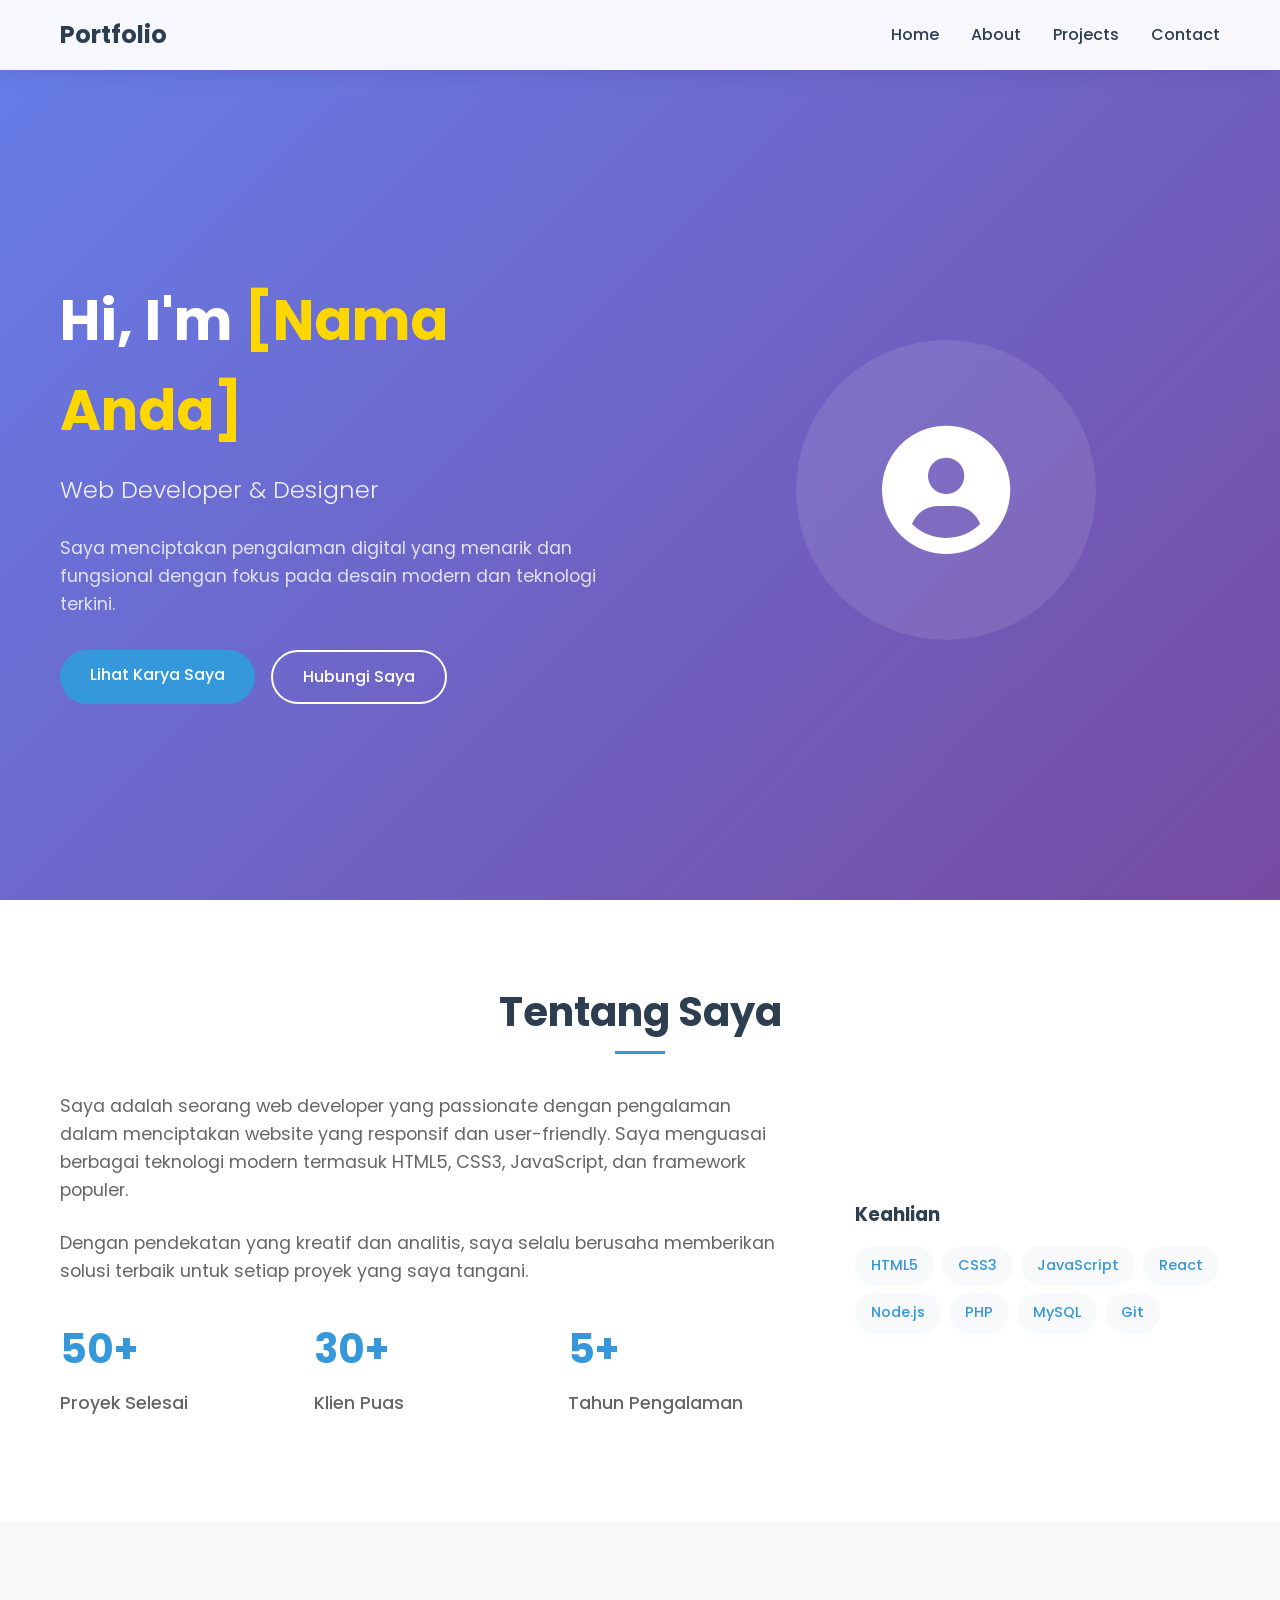
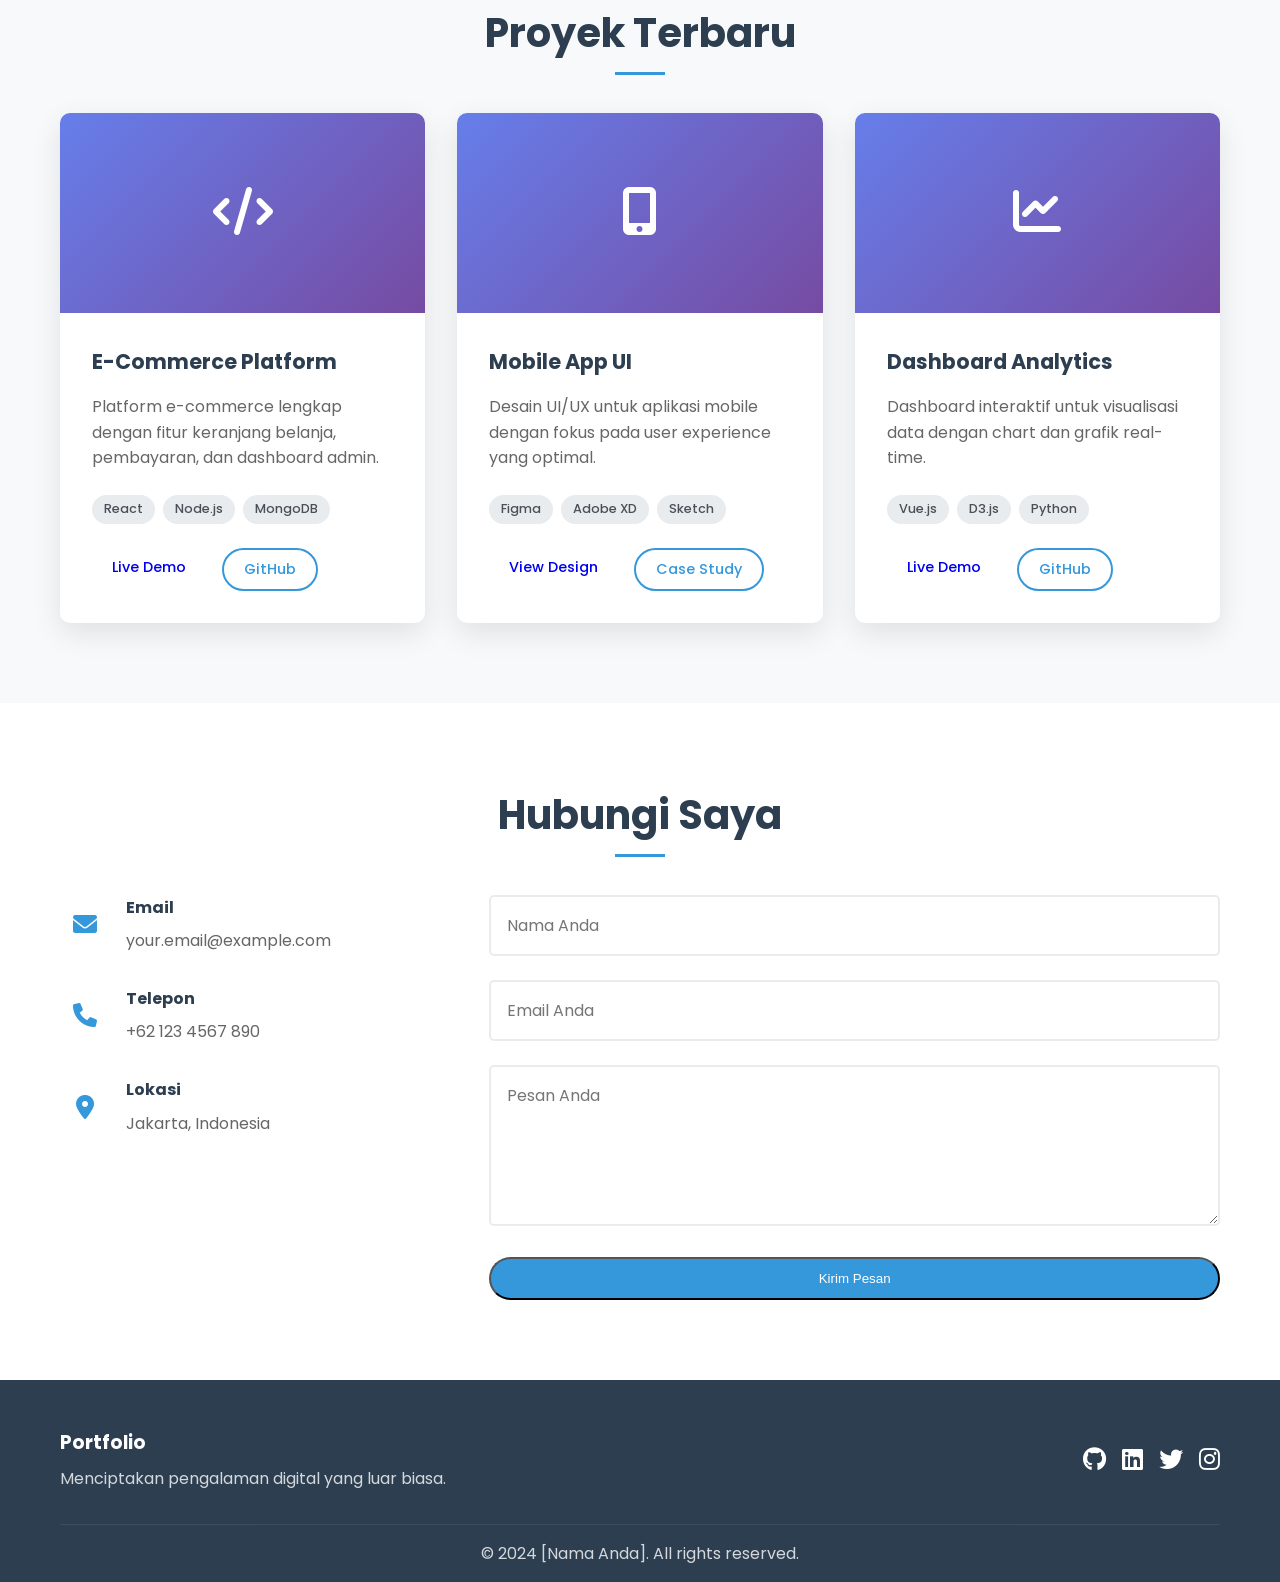
==== index.html @ 0f9511a6 "tambahkan" ====
<!DOCTYPE html>
<html lang="id">
<head>
    <meta charset="UTF-8">
    <meta name="viewport" content="width=device-width, initial-scale=1.0">
    <title>Portofolio Modern - Christian Mikhael Amar Ngude</title>
    <link rel="stylesheet" href="nyoba.css">
    <link href="https://fonts.googleapis.com/css2?family=Poppins:wght@300;400;500;600;700&display=swap" rel="stylesheet">
    <link rel="stylesheet" href="https://cdnjs.cloudflare.com/ajax/libs/font-awesome/6.0.0/css/all.min.css">
</head>
<body>
    <header>
        <nav>
            <div class="nav-container">
                <div class="logo">
                    <h1>Portfolio</h1>
                </div>
                <ul class="nav-menu">
                    <li><a href="#home">Home</a></li>
                    <li><a href="about.html">About</a></li>
                    <li><a href="Project.html">Projects</a></li>
                    <li><a href="#contact">Contact</a></li>
                </ul>
                <div class="hamburger">
                    <span class="bar"></span>
                    <span class="bar"></span>
                    <span class="bar"></span>
                </div>
            </div>
        </nav>
    </header>

    <section id="home" class="hero">
        <div class="hero-container">
            <div class="hero-content">
                <h1>Hi, I'm <span class="highlight">[Nama Anda]</span></h1>
                <h2>Web Developer & Designer</h2>
                <p>Saya menciptakan pengalaman digital yang menarik dan fungsional dengan fokus pada desain modern dan teknologi terkini.</p>
                <div class="hero-buttons">
                    <a href="#projects" class="btn btn-primary">Lihat Karya Saya</a>
                    <a href="#contact" class="btn btn-secondary">Hubungi Saya</a>
                </div>
            </div>
            <div class="hero-image">
                <div class="profile-placeholder">
                    <i class="fas fa-user-circle"></i>
                </div>
            </div>
        </div>
    </section>

    <section id="about" class="about">
        <div class="container">
            <h2 class="section-title">Tentang Saya</h2>
            <div class="about-content">
                <div class="about-text">
                    <p>Saya adalah seorang web developer yang passionate dengan pengalaman dalam menciptakan website yang responsif dan user-friendly. Saya menguasai berbagai teknologi modern termasuk HTML5, CSS3, JavaScript, dan framework populer.</p>
                    <p>Dengan pendekatan yang kreatif dan analitis, saya selalu berusaha memberikan solusi terbaik untuk setiap proyek yang saya tangani.</p>
                    <div class="stats">
                        <div class="stat">
                            <h3>50+</h3>
                            <p>Proyek Selesai</p>
                        </div>
                        <div class="stat">
                            <h3>30+</h3>
                            <p>Klien Puas</p>
                        </div>
                        <div class="stat">
                            <h3>5+</h3>
                            <p>Tahun Pengalaman</p>
                        </div>
                    </div>
                </div>
                <div class="about-image">
                    <div class="skills">
                        <h3>Keahlian</h3>
                        <div class="skill-tags">
                            <span class="skill-tag">HTML5</span>
                            <span class="skill-tag">CSS3</span>
                            <span class="skill-tag">JavaScript</span>
                            <span class="skill-tag">React</span>
                            <span class="skill-tag">Node.js</span>
                            <span class="skill-tag">PHP</span>
                            <span class="skill-tag">MySQL</span>
                            <span class="skill-tag">Git</span>
                        </div>
                    </div>
                </div>
            </div>
        </div>
    </section>

    <section id="projects" class="projects">
        <div class="container">
            <h2 class="section-title">Proyek Terbaru</h2>
            <div class="projects-grid">
                <div class="project-card">
                    <div class="project-image">
                        <div class="project-placeholder">
                            <i class="fas fa-code"></i>
                        </div>
                    </div>
                    <div class="project-content">
                        <h3>E-Commerce Platform</h3>
                        <p>Platform e-commerce lengkap dengan fitur keranjang belanja, pembayaran, dan dashboard admin.</p>
                        <div class="project-tech">
                            <span>React</span>
                            <span>Node.js</span>
                            <span>MongoDB</span>
                        </div>
                        <div class="project-links">
                            <a href="#" class="btn btn-small">Live Demo</a>
                            <a href="#" class="btn btn-small btn-outline">GitHub</a>
                        </div>
                    </div>
                </div>
                <div class="project-card">
                    <div class="project-image">
                        <div class="project-placeholder">
                            <i class="fas fa-mobile-alt"></i>
                        </div>
                    </div>
                    <div class="project-content">
                        <h3>Mobile App UI</h3>
                        <p>Desain UI/UX untuk aplikasi mobile dengan fokus pada user experience yang optimal.</p>
                        <div class="project-tech">
                            <span>Figma</span>
                            <span>Adobe XD</span>
                            <span>Sketch</span>
                        </div>
                        <div class="project-links">
                            <a href="#" class="btn btn-small">View Design</a>
                            <a href="#" class="btn btn-small btn-outline">Case Study</a>
                        </div>
                    </div>
                </div>
                <div class="project-card">
                    <div class="project-image">
                        <div class="project-placeholder">
                            <i class="fas fa-chart-line"></i>
                        </div>
                    </div>
                    <div class="project-content">
                        <h3>Dashboard Analytics</h3>
                        <p>Dashboard interaktif untuk visualisasi data dengan chart dan grafik real-time.</p>
                        <div class="project-tech">
                            <span>Vue.js</span>
                            <span>D3.js</span>
                            <span>Python</span>
                        </div>
                        <div class="project-links">
                            <a href="#" class="btn btn-small">Live Demo</a>
                            <a href="#" class="btn btn-small btn-outline">GitHub</a>
                        </div>
                    </div>
                </div>
            </div>
        </div>
    </section>

    <section id="contact" class="contact">
        <div class="container">
            <h2 class="section-title">Hubungi Saya</h2>
            <div class="contact-content">
                <div class="contact-info">
                    <div class="contact-item">
                        <i class="fas fa-envelope"></i>
                        <div>
                            <h4>Email</h4>
                            <p>your.email@example.com</p>
                        </div>
                    </div>
                    <div class="contact-item">
                        <i class="fas fa-phone"></i>
                        <div>
                            <h4>Telepon</h4>
                            <p>+62 123 4567 890</p>
                        </div>
                    </div>
                    <div class="contact-item">
                        <i class="fas fa-map-marker-alt"></i>
                        <div>
                            <h4>Lokasi</h4>
                            <p>Jakarta, Indonesia</p>
                        </div>
                    </div>
                </div>
                <form class="contact-form">
                    <div class="form-group">
                        <input type="text" placeholder="Nama Anda" required>
                    </div>
                    <div class="form-group">
                        <input type="email" placeholder="Email Anda" required>
                    </div>
                    <div class="form-group">
                        <textarea placeholder="Pesan Anda" rows="5" required></textarea>
                    </div>
                    <button type="submit" class="btn btn-primary">Kirim Pesan</button>
                </form>
            </div>
        </div>
    </section>

    <footer>
        <div class="container">
            <div class="footer-content">
                <div class="footer-logo">
                    <h3>Portfolio</h3>
                    <p>Menciptakan pengalaman digital yang luar biasa.</p>
                </div>
                <div class="social-links">
                    <a href="#" class="social-link"><i class="fab fa-github"></i></a>
                    <a href="#" class="social-link"><i class="fab fa-linkedin"></i></a>
                    <a href="#" class="social-link"><i class="fab fa-twitter"></i></a>
                    <a href="#" class="social-link"><i class="fab fa-instagram"></i></a>
                </div>
            </div>
            <div class="footer-bottom">
                <p>&copy; 2024 [Nama Anda]. All rights reserved.</p>
            </div>
        </div>
    </footer>

    <script src="nyoba.js"></script>
</body>
</html>
---- nyoba.css ----
/* Reset dan Base Styles */
* {
    margin: 0;
    padding: 0;
    box-sizing: border-box;
}

body {
    font-family: 'Poppins', sans-serif;
    line-height: 1.6;
    color: #333;
    background-color: #f8f9fa;
    overflow-x: hidden;
}

.container {
    max-width: 1200px;
    margin: 0 auto;
    padding: 0 20px;
}

/* Header & Navigation */
header {
    position: fixed;
    top: 0;
    width: 100%;
    background: rgba(255, 255, 255, 0.95);
    backdrop-filter: blur(10px);
    z-index: 1000;
    box-shadow: 0 2px 20px rgba(0, 0, 0, 0.1);
}

.nav-container {
    display: flex;
    justify-content: space-between;
    align-items: center;
    padding: 1rem 0;
    max-width: 1200px;
    margin: 0 auto;
    padding: 1rem 20px;
}

.logo h1 {
    color: #2c3e50;
    font-weight: 700;
}

.nav-menu {
    display: flex;
    list-style: none;
    gap: 2rem;
}

.nav-menu a {
    text-decoration: none;
    color: #2c3e50;
    font-weight: 500;
    transition: color 0.3s ease;
}

.nav-menu a:hover {
    color: #3498db;
}

.hamburger {
    display: none;
    flex-direction: column;
    cursor: pointer;
}

.bar {
    width: 25px;
    height: 3px;
    background: #2c3e50;
    margin: 3px 0;
    transition: 0.3s;
}

/* Hero Section */
.hero {
    min-height: 100vh;
    display: flex;
    align-items: center;
    background: linear-gradient(135deg, #667eea 0%, #764ba2 100%);
    color: white;
    padding-top: 80px;
}

.hero-container {
    max-width: 1200px;
    margin: 0 auto;
    padding: 0 20px;
    display: grid;
    grid-template-columns: 1fr 1fr;
    gap: 4rem;
    align-items: center;
}

.hero-content h1 {
    font-size: 3.5rem;
    font-weight: 700;
    margin-bottom: 1rem;
}

.highlight {
    color: #ffd700;
}

.hero-content h2 {
    font-size: 1.5rem;
    font-weight: 300;
    margin-bottom: 1.5rem;
    opacity: 0.9;
}

.hero-content p {
    font-size: 1.1rem;
    margin-bottom: 2rem;
    opacity: 0.8;
}

.hero-buttons {
    display: flex;
    gap: 1rem;
}

.btn {
    padding: 12px 30px;
    border-radius: 50px;
    text-decoration: none;
    font-weight: 500;
    transition: all 0.3s ease;
    display: inline-block;
    text-align: center;
}

.btn-primary {
    background: #3498db;
    color: white;
}

.btn-primary:hover {
    background: #2980b9;
    transform: translateY(-2px);
    box-shadow: 0 10px 25px rgba(52, 152, 219, 0.3);
}

.btn-secondary {
    background: transparent;
    color: white;
    border: 2px solid white;
}

.btn-secondary:hover {
    background: white;
    color: #3498db;
}

.hero-image {
    text-align: center;
}

.profile-placeholder {
    width: 300px;
    height: 300px;
    background: rgba(255, 255, 255, 0.1);
    border-radius: 50%;
    display: flex;
    align-items: center;
    justify-content: center;
    font-size: 8rem;
    margin: 0 auto;
    backdrop-filter: blur(10px);
}

/* Section Titles */
.section-title {
    font-size: 2.5rem;
    text-align: center;
    margin-bottom: 3rem;
    color: #2c3e50;
    position: relative;
}

.section-title::after {
    content: '';
    position: absolute;
    bottom: -10px;
    left: 50%;
    transform: translateX(-50%);
    width: 50px;
    height: 3px;
    background: #3498db;
}

/* About Section */
.about {
    padding: 5rem 0;
    background: white;
}

.about-content {
    display: grid;
    grid-template-columns: 2fr 1fr;
    gap: 4rem;
    align-items: center;
}

.about-text p {
    font-size: 1.1rem;
    margin-bottom: 1.5rem;
    color: #666;
}

.stats {
    display: grid;
    grid-template-columns: repeat(3, 1fr);
    gap: 2rem;
    margin-top: 2rem;
}

.stat h3 {
    font-size: 2.5rem;
    color: #3498db;
    margin-bottom: 0.5rem;
}

.stat p {
    color: #666;
    font-weight: 500;
}

.skills h3 {
    color: #2c3e50;
    margin-bottom: 1rem;
}

.skill-tags {
    display: flex;
    flex-wrap: wrap;
    gap: 0.5rem;
}

.skill-tag {
    background: #f8f9fa;
    color: #3498db;
    padding: 0.5rem 1rem;
    border-radius: 20px;
    font-size: 0.9rem;
    font-weight: 500;
}

/* Projects Section */
.projects {
    padding: 5rem 0;
    background: #f8f9fa;
}

.projects-grid {
    display: grid;
    grid-template-columns: repeat(auto-fit, minmax(350px, 1fr));
    gap: 2rem;
}

.project-card {
    background: white;
    border-radius: 10px;
    overflow: hidden;
    box-shadow: 0 10px 30px rgba(0, 0, 0, 0.1);
    transition: transform 0.3s ease, box-shadow 0.3s ease;
}

.project-card:hover {
    transform: translateY(-5px);
    box-shadow: 0 20px 40px rgba(0, 0, 0, 0.15);
}

.project-image {
    height: 200px;
    background: linear-gradient(135deg, #667eea 0%, #764ba2 100%);
    display: flex;
    align-items: center;
    justify-content: center;
    color: white;
    font-size: 3rem;
}

.project-content {
    padding: 2rem;
}

.project-content h3 {
    color: #2c3e50;
    margin-bottom: 1rem;
    font-size: 1.3rem;
}

.project-content p {
    color: #666;
    margin-bottom: 1.5rem;
}

.project-tech {
    display: flex;
    flex-wrap: wrap;
    gap: 0.5rem;
    margin-bottom: 1.5rem;
}

.project-tech span {
    background: #e9ecef;
    color: #495057;
    padding: 0.25rem 0.75rem;
    border-radius: 15px;
    font-size: 0.8rem;
    font-weight: 500;
}

.project-links {
    display: flex;
    gap: 1rem;
}

.btn-small {
    padding: 8px 20px;
    font-size: 0.9rem;
    border-radius: 25px;
}

.btn-outline {
    background: transparent;
    color: #3498db;
    border: 2px solid #3498db;
}

.btn-outline:hover {
    background: #3498db;
    color: white;
}

/* Contact Section */
.contact {
    padding: 5rem 0;
    background: white;
}

.contact-content {
    display: grid;
    grid-template-columns: 1fr 2fr;
    gap: 4rem;
}

.contact-info {
    display: flex;
    flex-direction: column;
    gap: 2rem;
}

.contact-item {
    display: flex;
    align-items: center;
    gap: 1rem;
}

.contact-item i {
    font-size: 1.5rem;
    color: #3498db;
    width: 50px;
    text-align: center;
}

.contact-item h4 {
    color: #2c3e50;
    margin-bottom: 0.5rem;
}

.contact-item p {
    color: #666;
}

.contact-form {
    display: flex;
    flex-direction: column;
    gap: 1.5rem;
}

.form-group input,
.form-group textarea {
    width: 100%;
    padding: 1rem;
    border: 2px solid #e9ecef;
    border-radius: 5px;
    font-family: 'Poppins', sans-serif;
    font-size: 1rem;
    transition: border-color 0.3s ease;
}

.form-group input:focus,
.form-group textarea:focus {
    outline: none;
    border-color: #3498db;
}

/* Footer */
footer {
    background: #2c3e50;
    color: white;
    padding: 3rem 0 1rem;
}

.footer-content {
    display: flex;
    justify-content: space-between;
    align-items: center;
    margin-bottom: 2rem;
}

.footer-logo h3 {
    margin-bottom: 0.5rem;
}

.footer-logo p {
    opacity: 0.8;
}

.social-links {
    display: flex;
    gap: 1rem;
}

.social-link {
    color: white;
    font-size: 1.5rem;
    transition: color 0.3s ease;
}

.social-link:hover {
    color: #3498db;
}

.footer-bottom {
    text-align: center;
    border-top: 1px solid rgba(255, 255, 255, 0.1);
    padding-top: 1rem;
    opacity: 0.8;
}

/* Responsive Design */
@media (max-width: 768px) {
    .nav-menu {
        display: none;
    }

    .hamburger {
        display: flex;
    }

    .hero-container {
        grid-template-columns: 1fr;
        text-align: center;
        gap: 2rem;
    }

    .hero-content h1 {
        font-size: 2.5rem;
    }

    .hero-buttons {
        justify-content: center;
    }

    .about-content {
        grid-template-columns: 1fr;
        gap: 2rem;
    }

    .stats {
        grid-template-columns: 1fr;
    }

    .contact-content {
        grid-template-columns: 1fr;
        gap: 2rem;
    }

    .footer-content {
        flex-direction: column;
        gap: 2rem;
        text-align: center;
    }
}

@media (max-width: 480px) {
    .container {
        padding: 0 15px;
    }

    .hero-content h1 {
        font-size: 2rem;
    }

    .section-title {
        font-size: 2rem;
    }

    .projects-grid {
        grid-template-columns: 1fr;
    }
}

/* Animations */
@keyframes fadeInUp {
    from {
        opacity: 0;
        transform: translateY(30px);
    }
    to {
        opacity: 1;
        transform: translateY(0);
    }
}

.fade-in-up {
    animation: fadeInUp 0.6s ease-out;
}
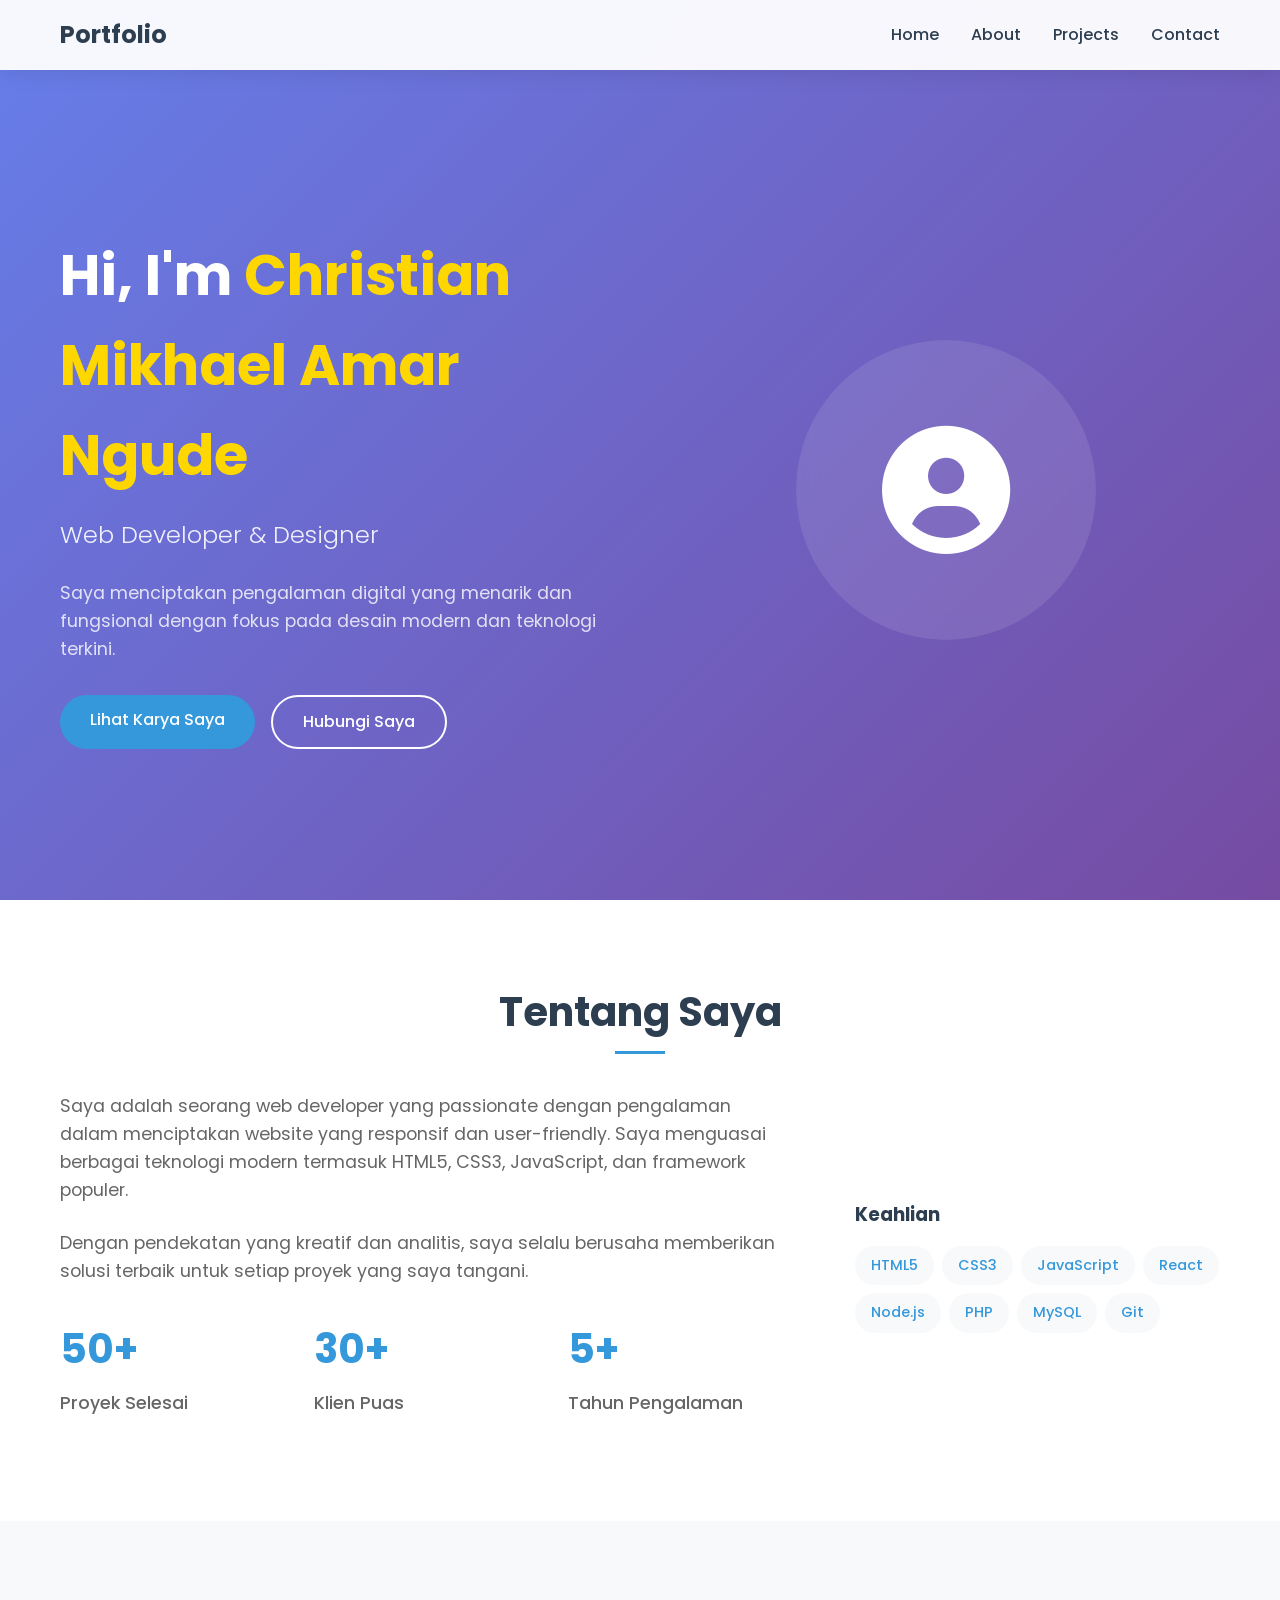
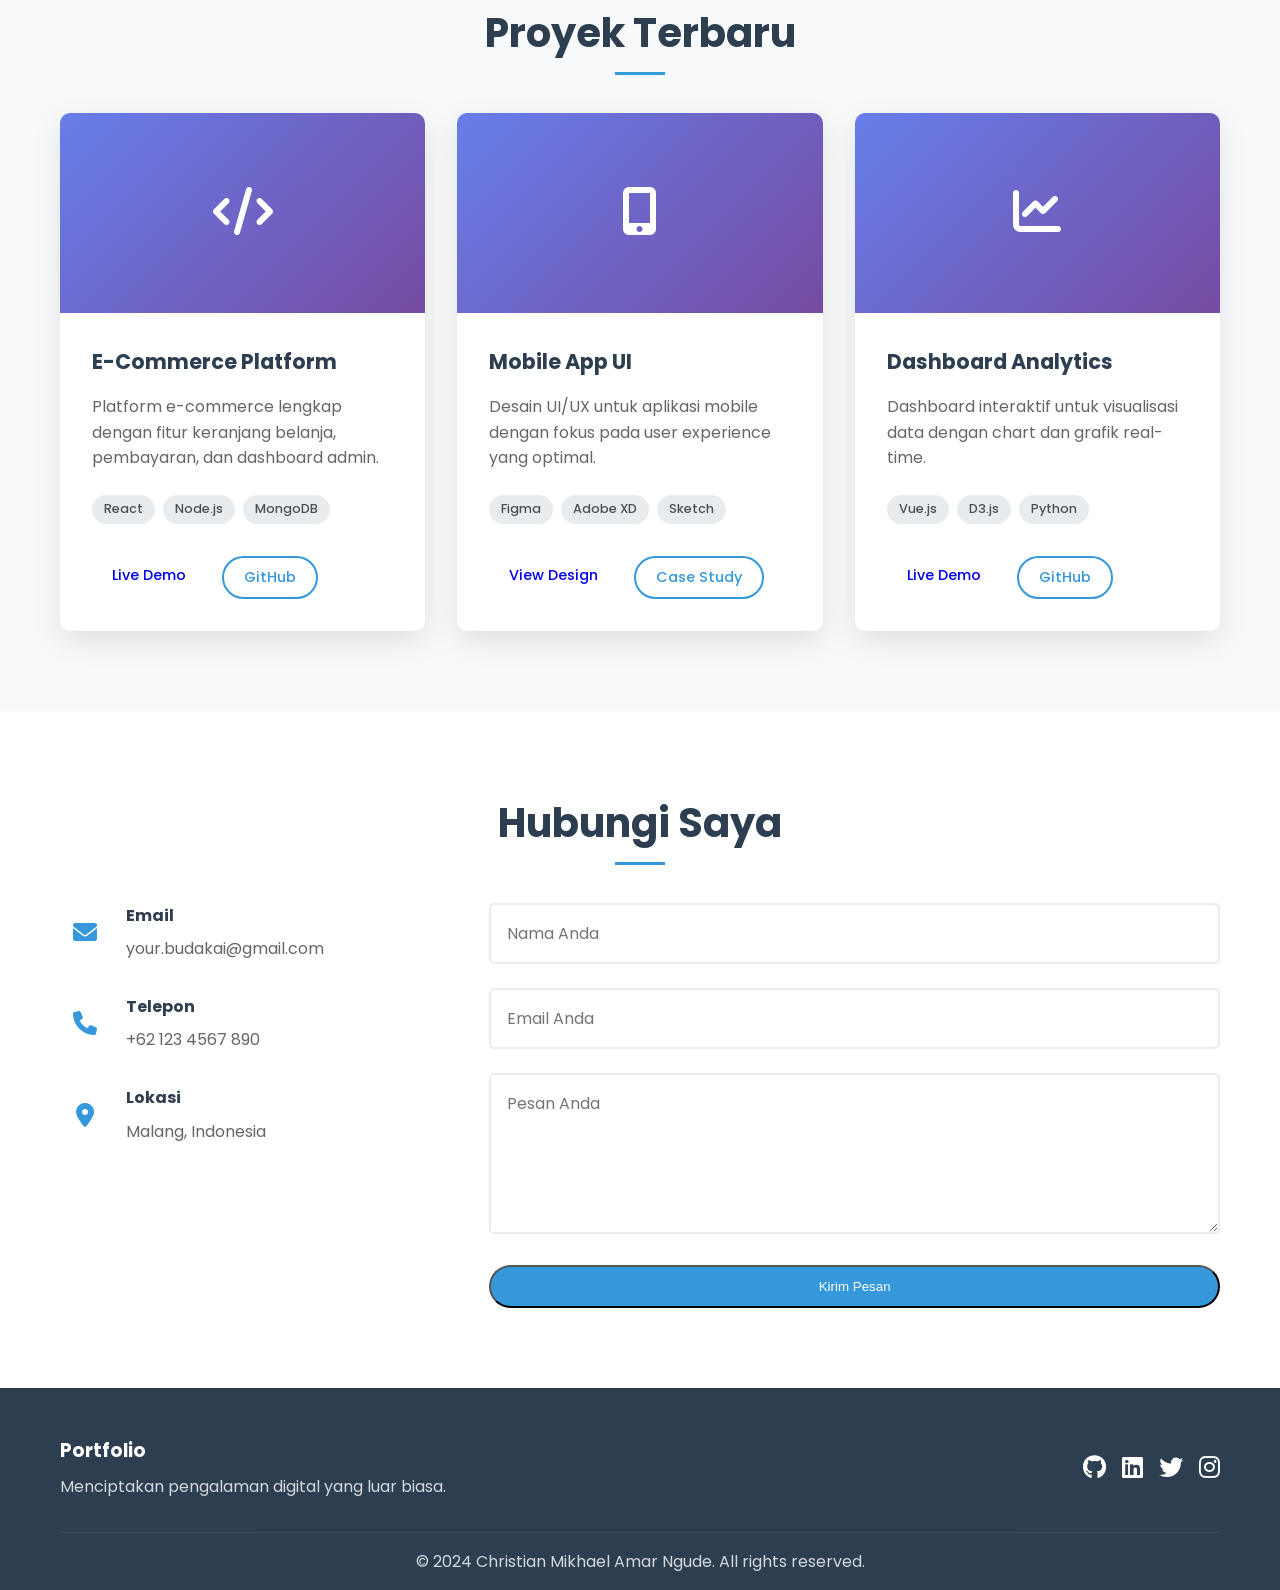
==== commit eca5e507: "tambahkan" ====
--- a/index.html
+++ b/index.html
@@ -16,9 +16,9 @@
                     <h1>Portfolio</h1>
                 </div>
                 <ul class="nav-menu">
-                    <li><a href="#home">Home</a></li>
+                    <li><a href="#">Home</a></li>
                     <li><a href="about.html">About</a></li>
-                    <li><a href="Project.html">Projects</a></li>
+                    <li><a href="project.html">Projects</a></li>
                     <li><a href="#contact">Contact</a></li>
                 </ul>
                 <div class="hamburger">
@@ -33,7 +33,7 @@
     <section id="home" class="hero">
         <div class="hero-container">
             <div class="hero-content">
-                <h1>Hi, I'm <span class="highlight">[Nama Anda]</span></h1>
+                <h1>Hi, I'm <span class="highlight">Christian Mikhael Amar Ngude</span></h1>
                 <h2>Web Developer & Designer</h2>
                 <p>Saya menciptakan pengalaman digital yang menarik dan fungsional dengan fokus pada desain modern dan teknologi terkini.</p>
                 <div class="hero-buttons">
@@ -167,7 +167,7 @@
                         <i class="fas fa-envelope"></i>
                         <div>
                             <h4>Email</h4>
-                            <p>your.email@example.com</p>
+                            <p>your.budakai@gmail.com</p>
                         </div>
                     </div>
                     <div class="contact-item">
@@ -181,7 +181,7 @@
                         <i class="fas fa-map-marker-alt"></i>
                         <div>
                             <h4>Lokasi</h4>
-                            <p>Jakarta, Indonesia</p>
+                            <p>Malang, Indonesia</p>
                         </div>
                     </div>
                 </div>
@@ -216,7 +216,7 @@
                 </div>
             </div>
             <div class="footer-bottom">
-                <p>&copy; 2024 [Nama Anda]. All rights reserved.</p>
+                <p>&copy; 2024 Christian Mikhael Amar Ngude. All rights reserved.</p>
             </div>
         </div>
     </footer>
--- a/nyoba.css
+++ b/nyoba.css
@@ -508,6 +508,466 @@
     }
 }
 
+/* About Page Styles */
+.about-page {
+    padding: 5rem 0 2rem;
+    background: white;
+}
+
+.about-header {
+    text-align: center;
+    margin-bottom: 4rem;
+}
+
+.about-subtitle {
+    font-size: 1.2rem;
+    color: #666;
+    margin-top: 1rem;
+}
+
+.about-content-detailed {
+    display: grid;
+    grid-template-columns: 1fr 2fr;
+    gap: 4rem;
+    align-items: start;
+}
+
+.about-image-section {
+    position: sticky;
+    top: 100px;
+}
+
+.profile-placeholder-large {
+    width: 300px;
+    height: 300px;
+    background: linear-gradient(135deg, #667eea 0%, #764ba2 100%);
+    border-radius: 50%;
+    display: flex;
+    align-items: center;
+    justify-content: center;
+    font-size: 8rem;
+    color: white;
+    margin: 0 auto 2rem;
+    box-shadow: 0 20px 40px rgba(0, 0, 0, 0.1);
+}
+
+.quick-info {
+    background: #f8f9fa;
+    padding: 2rem;
+    border-radius: 10px;
+    box-shadow: 0 5px 15px rgba(0, 0, 0, 0.08);
+}
+
+.quick-info h3 {
+    color: #2c3e50;
+    margin-bottom: 1rem;
+}
+
+.quick-info ul {
+    list-style: none;
+    padding: 0;
+}
+
+.quick-info li {
+    margin-bottom: 0.5rem;
+    color: #666;
+}
+
+.about-text-section h2 {
+    color: #2c3e50;
+    font-size: 1.8rem;
+    margin-bottom: 1.5rem;
+    margin-top: 3rem;
+}
+
+.about-text-section h2:first-child {
+    margin-top: 0;
+}
+
+.about-bio p {
+    font-size: 1.1rem;
+    line-height: 1.7;
+    color: #666;
+    margin-bottom: 1.5rem;
+}
+
+.timeline {
+    position: relative;
+    padding-left: 2rem;
+}
+
+.timeline::before {
+    content: '';
+    position: absolute;
+    left: 15px;
+    top: 0;
+    bottom: 0;
+    width: 2px;
+    background: #3498db;
+}
+
+.timeline-item {
+    position: relative;
+    margin-bottom: 2rem;
+}
+
+.timeline-marker {
+    position: absolute;
+    left: -22px;
+    top: 5px;
+    width: 12px;
+    height: 12px;
+    background: #3498db;
+    border-radius: 50%;
+    border: 3px solid white;
+    box-shadow: 0 0 0 2px #3498db;
+}
+
+.timeline-content h3 {
+    color: #2c3e50;
+    margin-bottom: 0.5rem;
+}
+
+.company {
+    color: #3498db;
+    font-weight: 600;
+    margin-bottom: 0.25rem;
+}
+
+.period {
+    color: #666;
+    font-size: 0.9rem;
+    margin-bottom: 1rem;
+}
+
+.timeline-content ul {
+    margin: 0;
+    padding-left: 1.5rem;
+}
+
+.timeline-content li {
+    color: #666;
+    margin-bottom: 0.5rem;
+    line-height: 1.5;
+}
+
+.education-item {
+    background: #f8f9fa;
+    padding: 2rem;
+    border-radius: 10px;
+    margin-bottom: 2rem;
+}
+
+.education-item h3 {
+    color: #2c3e50;
+    margin-bottom: 0.5rem;
+}
+
+.university {
+    color: #3498db;
+    font-weight: 600;
+    margin-bottom: 0.25rem;
+}
+
+.education-item .period {
+    color: #666;
+    font-size: 0.9rem;
+    margin-bottom: 0.5rem;
+}
+
+.education-item p {
+    color: #666;
+    line-height: 1.6;
+}
+
+.interests-grid {
+    display: grid;
+    grid-template-columns: repeat(auto-fit, minmax(200px, 1fr));
+    gap: 1.5rem;
+    margin-top: 1rem;
+}
+
+.interest-item {
+    text-align: center;
+    padding: 2rem;
+    background: #f8f9fa;
+    border-radius: 10px;
+    transition: transform 0.3s ease;
+}
+
+.interest-item:hover {
+    transform: translateY(-5px);
+}
+
+.interest-item i {
+    font-size: 2rem;
+    color: #3498db;
+    margin-bottom: 1rem;
+}
+
+.interest-item h4 {
+    color: #2c3e50;
+    margin-bottom: 0.5rem;
+}
+
+.interest-item p {
+    color: #666;
+    font-size: 0.9rem;
+}
+
+.stats-grid {
+    display: grid;
+    grid-template-columns: repeat(auto-fit, minmax(150px, 1fr));
+    gap: 2rem;
+    margin-top: 1rem;
+}
+
+.stat-card {
+    text-align: center;
+    padding: 2rem;
+    background: linear-gradient(135deg, #667eea 0%, #764ba2 100%);
+    color: white;
+    border-radius: 10px;
+    box-shadow: 0 10px 30px rgba(0, 0, 0, 0.1);
+}
+
+.stat-card h3 {
+    font-size: 2.5rem;
+    margin-bottom: 0.5rem;
+}
+
+.stat-card p {
+    opacity: 0.9;
+}
+
+/* Projects Page Styles */
+.projects-page {
+    padding: 5rem 0 2rem;
+    background: #f8f9fa;
+}
+
+.projects-header {
+    text-align: center;
+    margin-bottom: 4rem;
+}
+
+.projects-subtitle {
+    font-size: 1.2rem;
+    color: #666;
+    margin-top: 1rem;
+}
+
+.projects-filter {
+    display: flex;
+    justify-content: center;
+    gap: 1rem;
+    margin-bottom: 3rem;
+    flex-wrap: wrap;
+}
+
+.filter-btn {
+    padding: 10px 20px;
+    border: 2px solid #3498db;
+    background: transparent;
+    color: #3498db;
+    border-radius: 25px;
+    cursor: pointer;
+    transition: all 0.3s ease;
+    font-weight: 500;
+}
+
+.filter-btn:hover,
+.filter-btn.active {
+    background: #3498db;
+    color: white;
+}
+
+.projects-grid-detailed {
+    display: grid;
+    gap: 3rem;
+}
+
+.project-detail-card {
+    background: white;
+    border-radius: 15px;
+    overflow: hidden;
+    box-shadow: 0 10px 30px rgba(0, 0, 0, 0.1);
+    transition: all 0.3s ease;
+    opacity: 1;
+    transform: translateY(0);
+}
+
+.project-detail-card:hover {
+    transform: translateY(-5px);
+    box-shadow: 0 20px 40px rgba(0, 0, 0, 0.15);
+}
+
+.project-image-large {
+    position: relative;
+    height: 250px;
+    background: linear-gradient(135deg, #667eea 0%, #764ba2 100%);
+    display: flex;
+    align-items: center;
+    justify-content: center;
+    color: white;
+    font-size: 4rem;
+}
+
+.project-category {
+    position: absolute;
+    top: 20px;
+    right: 20px;
+    background: rgba(255, 255, 255, 0.9);
+    color: #2c3e50;
+    padding: 5px 15px;
+    border-radius: 20px;
+    font-size: 0.8rem;
+    font-weight: 600;
+}
+
+.project-content-detailed {
+    padding: 2.5rem;
+}
+
+.project-content-detailed h3 {
+    color: #2c3e50;
+    font-size: 1.5rem;
+    margin-bottom: 0.5rem;
+}
+
+.project-date {
+    color: #666;
+    font-size: 0.9rem;
+    margin-bottom: 1.5rem;
+    font-style: italic;
+}
+
+.project-description {
+    color: #666;
+    line-height: 1.6;
+    margin-bottom: 2rem;
+}
+
+.project-features h4,
+.project-tech-stack h4,
+.project-challenges h4 {
+    color: #2c3e50;
+    margin-bottom: 1rem;
+    margin-top: 2rem;
+}
+
+.project-features h4:first-child,
+.project-tech-stack h4:first-child,
+.project-challenges h4:first-child {
+    margin-top: 0;
+}
+
+.project-features ul {
+    margin: 0;
+    padding-left: 1.5rem;
+}
+
+.project-features li {
+    color: #666;
+    margin-bottom: 0.5rem;
+    line-height: 1.5;
+}
+
+.tech-tags {
+    display: flex;
+    flex-wrap: wrap;
+    gap: 0.5rem;
+    margin-top: 0.5rem;
+}
+
+.tech-tag {
+    background: #e9ecef;
+    color: #495057;
+    padding: 0.25rem 0.75rem;
+    border-radius: 15px;
+    font-size: 0.8rem;
+    font-weight: 500;
+}
+
+.project-challenges p {
+    color: #666;
+    line-height: 1.6;
+}
+
+.project-links {
+    display: flex;
+    gap: 1rem;
+    margin-top: 2rem;
+    flex-wrap: wrap;
+}
+
+/* Responsive untuk About Page */
+@media (max-width: 768px) {
+    .about-content-detailed {
+        grid-template-columns: 1fr;
+        gap: 2rem;
+    }
+
+    .about-image-section {
+        position: static;
+    }
+
+    .profile-placeholder-large {
+        width: 200px;
+        height: 200px;
+        font-size: 5rem;
+    }
+
+    .interests-grid {
+        grid-template-columns: 1fr;
+    }
+
+    .stats-grid {
+        grid-template-columns: repeat(2, 1fr);
+    }
+
+    .projects-filter {
+        gap: 0.5rem;
+    }
+
+    .filter-btn {
+        padding: 8px 16px;
+        font-size: 0.9rem;
+    }
+
+    .project-content-detailed {
+        padding: 2rem;
+    }
+
+    .project-content-detailed h3 {
+        font-size: 1.3rem;
+    }
+
+    .project-image-large {
+        height: 200px;
+        font-size: 3rem;
+    }
+
+    .project-links {
+        flex-direction: column;
+    }
+
+    .btn {
+        width: 100%;
+        text-align: center;
+    }
+}
+
+@media (max-width: 480px) {
+    .projects-grid-detailed {
+        gap: 2rem;
+    }
+
+    .tech-tags {
+        justify-content: center;
+    }
+}
+
 /* Animations */
 @keyframes fadeInUp {
     from {
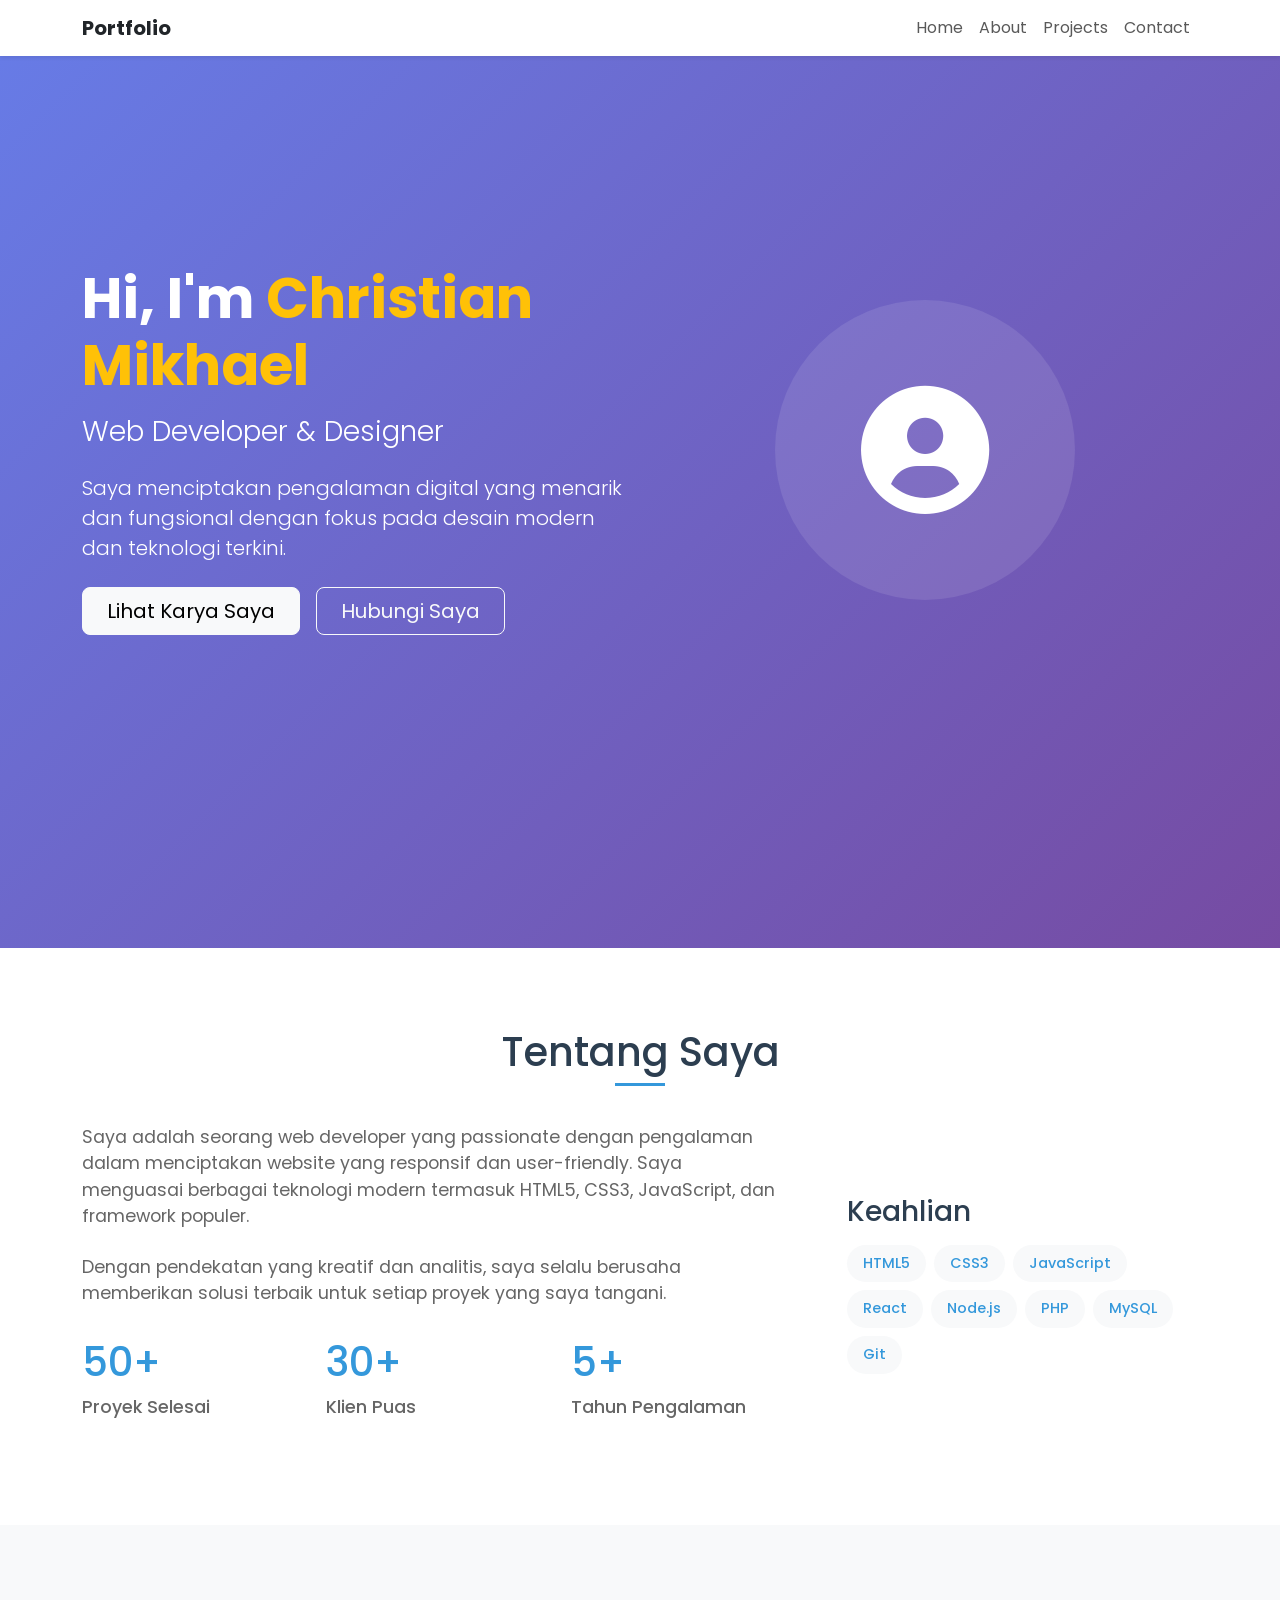
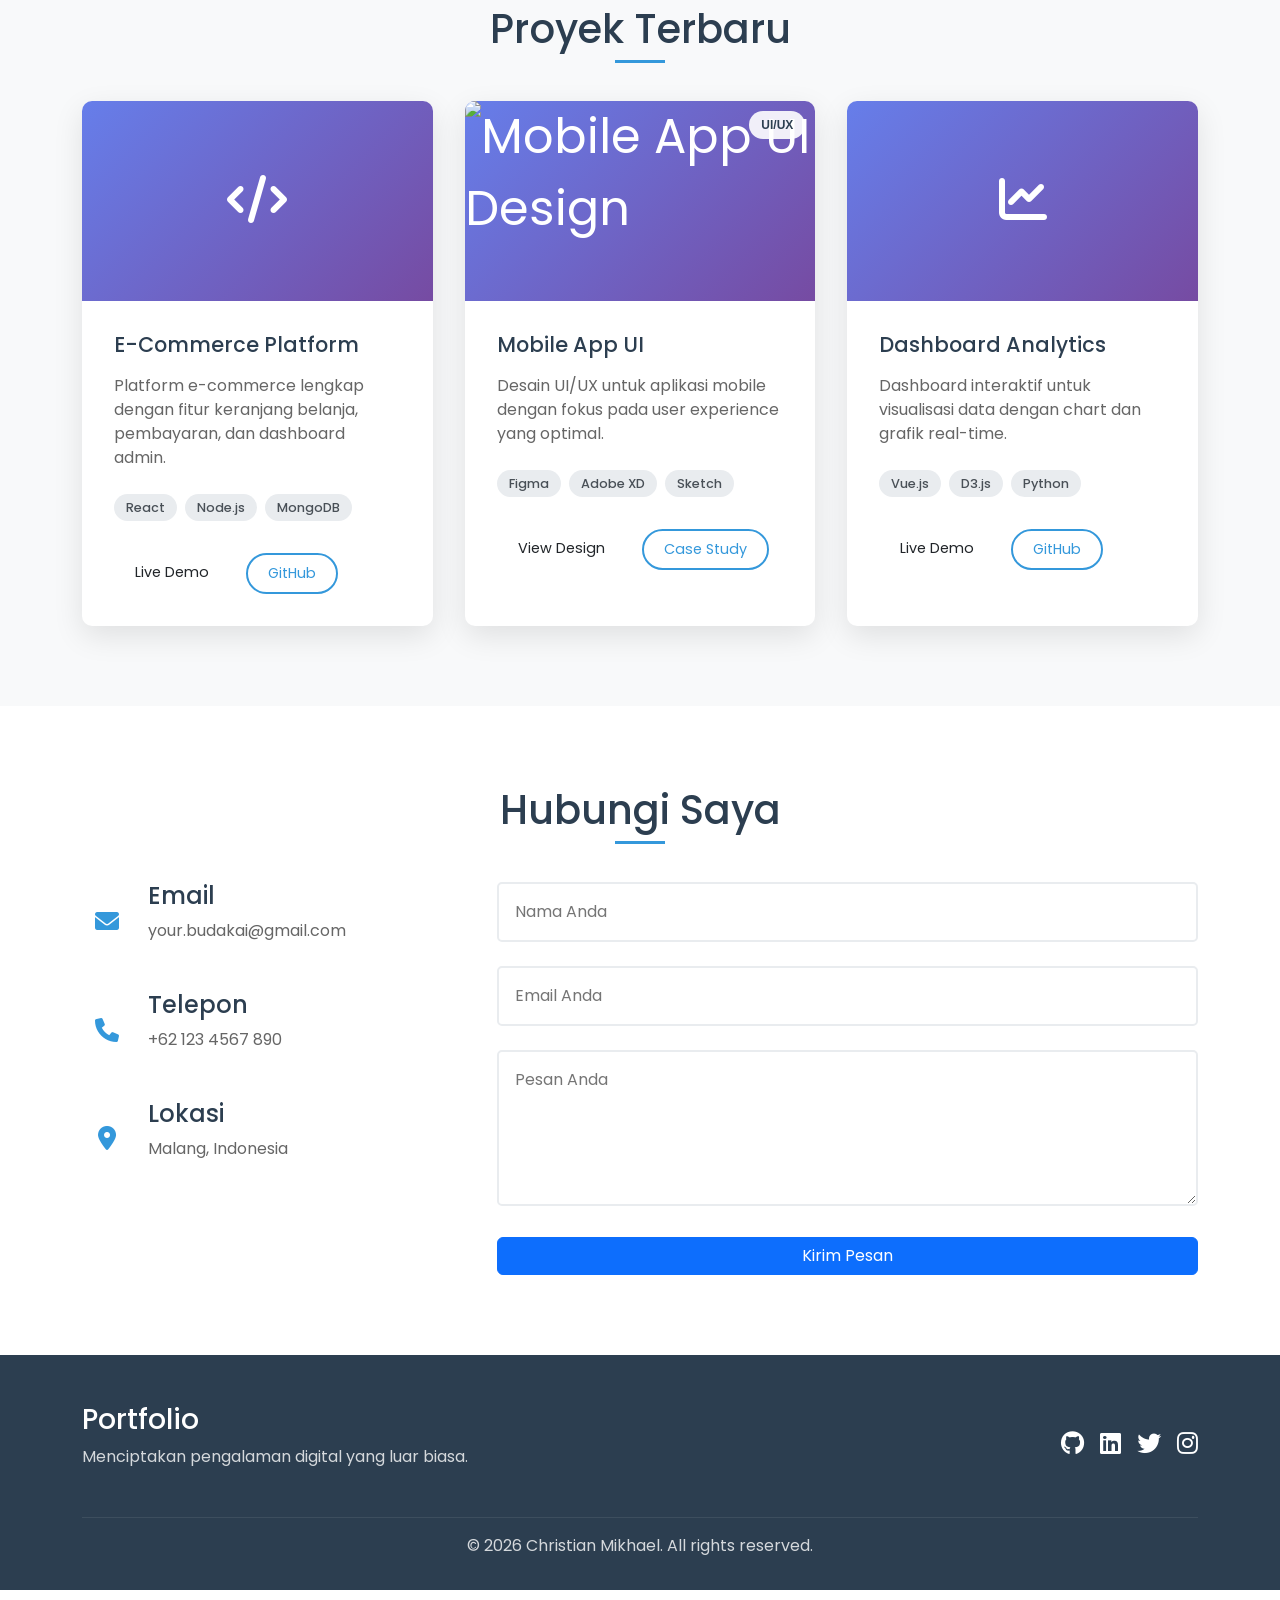
==== commit cb4f768f: "tambahkan" ====
--- a/index.html
+++ b/index.html
@@ -4,46 +4,60 @@
     <meta charset="UTF-8">
     <meta name="viewport" content="width=device-width, initial-scale=1.0">
     <title>Portofolio Modern - Christian Mikhael Amar Ngude</title>
+    <!-- Bootstrap CSS -->
+    <link href="https://cdn.jsdelivr.net/npm/bootstrap@5.3.0/dist/css/bootstrap.min.css" rel="stylesheet">
     <link rel="stylesheet" href="nyoba.css">
     <link href="https://fonts.googleapis.com/css2?family=Poppins:wght@300;400;500;600;700&display=swap" rel="stylesheet">
     <link rel="stylesheet" href="https://cdnjs.cloudflare.com/ajax/libs/font-awesome/6.0.0/css/all.min.css">
 </head>
 <body>
     <header>
-        <nav>
-            <div class="nav-container">
-                <div class="logo">
-                    <h1>Portfolio</h1>
-                </div>
-                <ul class="nav-menu">
-                    <li><a href="#">Home</a></li>
-                    <li><a href="about.html">About</a></li>
-                    <li><a href="project.html">Projects</a></li>
-                    <li><a href="#contact">Contact</a></li>
-                </ul>
-                <div class="hamburger">
-                    <span class="bar"></span>
-                    <span class="bar"></span>
-                    <span class="bar"></span>
+        <nav class="navbar navbar-expand-lg navbar-light bg-white fixed-top shadow-sm">
+            <div class="container">
+                <a class="navbar-brand fw-bold text-dark" href="#">Portfolio</a>
+                <button class="navbar-toggler" type="button" data-bs-toggle="collapse" data-bs-target="#navbarNav" aria-controls="navbarNav" aria-expanded="false" aria-label="Toggle navigation">
+                    <span class="navbar-toggler-icon"></span>
+                </button>
+                <div class="collapse navbar-collapse" id="navbarNav">
+                    <ul class="navbar-nav ms-auto">
+                        <li class="nav-item">
+                            <a class="nav-link" href="#">Home</a>
+                        </li>
+                        <li class="nav-item">
+                            <a class="nav-link" href="about.html">About</a>
+                        </li>
+                        <li class="nav-item">
+                            <a class="nav-link" href="project.html">Projects</a>
+                        </li>
+                        <li class="nav-item">
+                            <a class="nav-link" href="#contact">Contact</a>
+                        </li>
+                    </ul>
                 </div>
             </div>
         </nav>
     </header>
 
-    <section id="home" class="hero">
-        <div class="hero-container">
-            <div class="hero-content">
-                <h1>Hi, I'm <span class="highlight">Christian Mikhael Amar Ngude</span></h1>
-                <h2>Web Developer & Designer</h2>
-                <p>Saya menciptakan pengalaman digital yang menarik dan fungsional dengan fokus pada desain modern dan teknologi terkini.</p>
-                <div class="hero-buttons">
-                    <a href="#projects" class="btn btn-primary">Lihat Karya Saya</a>
-                    <a href="#contact" class="btn btn-secondary">Hubungi Saya</a>
-                </div>
-            </div>
-            <div class="hero-image">
-                <div class="profile-placeholder">
-                    <i class="fas fa-user-circle"></i>
+    <section id="home" class="hero bg-primary text-white py-5">
+        <div class="container">
+            <div class="row align-items-center min-vh-100 py-5">
+                <div class="col-lg-6">
+                    <div class="hero-content">
+                        <h1 class="display-4 fw-bold mb-3">Hi, I'm <span class="text-warning">Christian Mikhael</span></h1>
+                        <h2 class="h3 fw-light mb-4">Web Developer & Designer</h2>
+                        <p class="lead mb-4">Saya menciptakan pengalaman digital yang menarik dan fungsional dengan fokus pada desain modern dan teknologi terkini.</p>
+                        <div class="d-flex gap-3">
+                            <a href="#projects" class="btn btn-light btn-lg px-4">Lihat Karya Saya</a>
+                            <a href="#contact" class="btn btn-outline-light btn-lg px-4">Hubungi Saya</a>
+                        </div>
+                    </div>
+                </div>
+                <div class="col-lg-6 text-center">
+                    <div class="hero-image">
+                        <div class="bg-white bg-opacity-10 rounded-circle d-flex align-items-center justify-content-center mx-auto" style="width: 300px; height: 300px;">
+                            <i class="fas fa-user-circle fa-8x text-white"></i>
+                        </div>
+                    </div>
                 </div>
             </div>
         </div>
@@ -116,9 +130,8 @@
                 </div>
                 <div class="project-card">
                     <div class="project-image">
-                        <div class="project-placeholder">
-                            <i class="fas fa-mobile-alt"></i>
-                        </div>
+                        <img src="https://via.placeholder.com/400x300/667eea/ffffff?text=UI/UX+Design" alt="Mobile App UI Design" class="project-image-content">
+                        <div class="project-category">UI/UX</div>
                     </div>
                     <div class="project-content">
                         <h3>Mobile App UI</h3>
@@ -216,11 +229,13 @@
                 </div>
             </div>
             <div class="footer-bottom">
-                <p>&copy; 2024 Christian Mikhael Amar Ngude. All rights reserved.</p>
+                <p>&copy; 2026 Christian Mikhael. All rights reserved.</p>
             </div>
         </div>
     </footer>
 
     <script src="nyoba.js"></script>
+    <!-- Bootstrap JS -->
+    <script src="https://cdn.jsdelivr.net/npm/bootstrap@5.3.0/dist/js/bootstrap.bundle.min.js"></script>
 </body>
 </html>
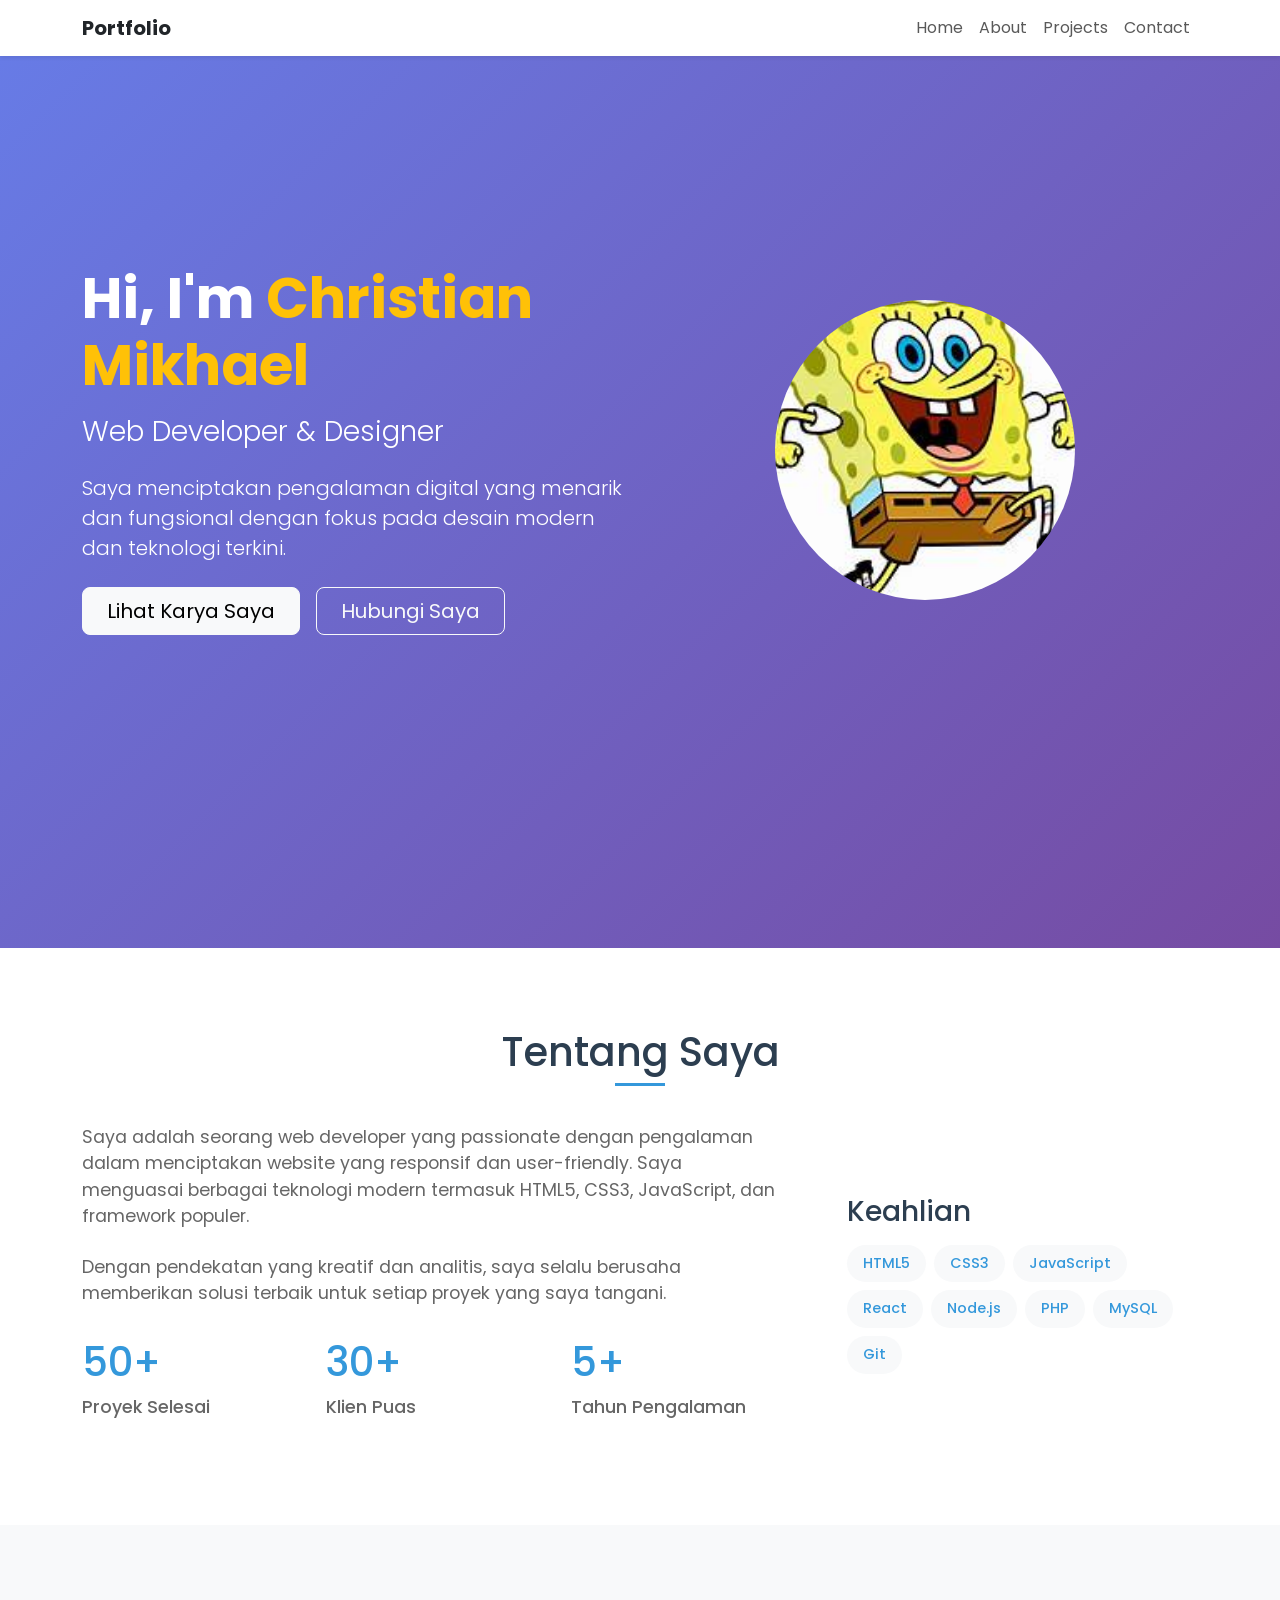
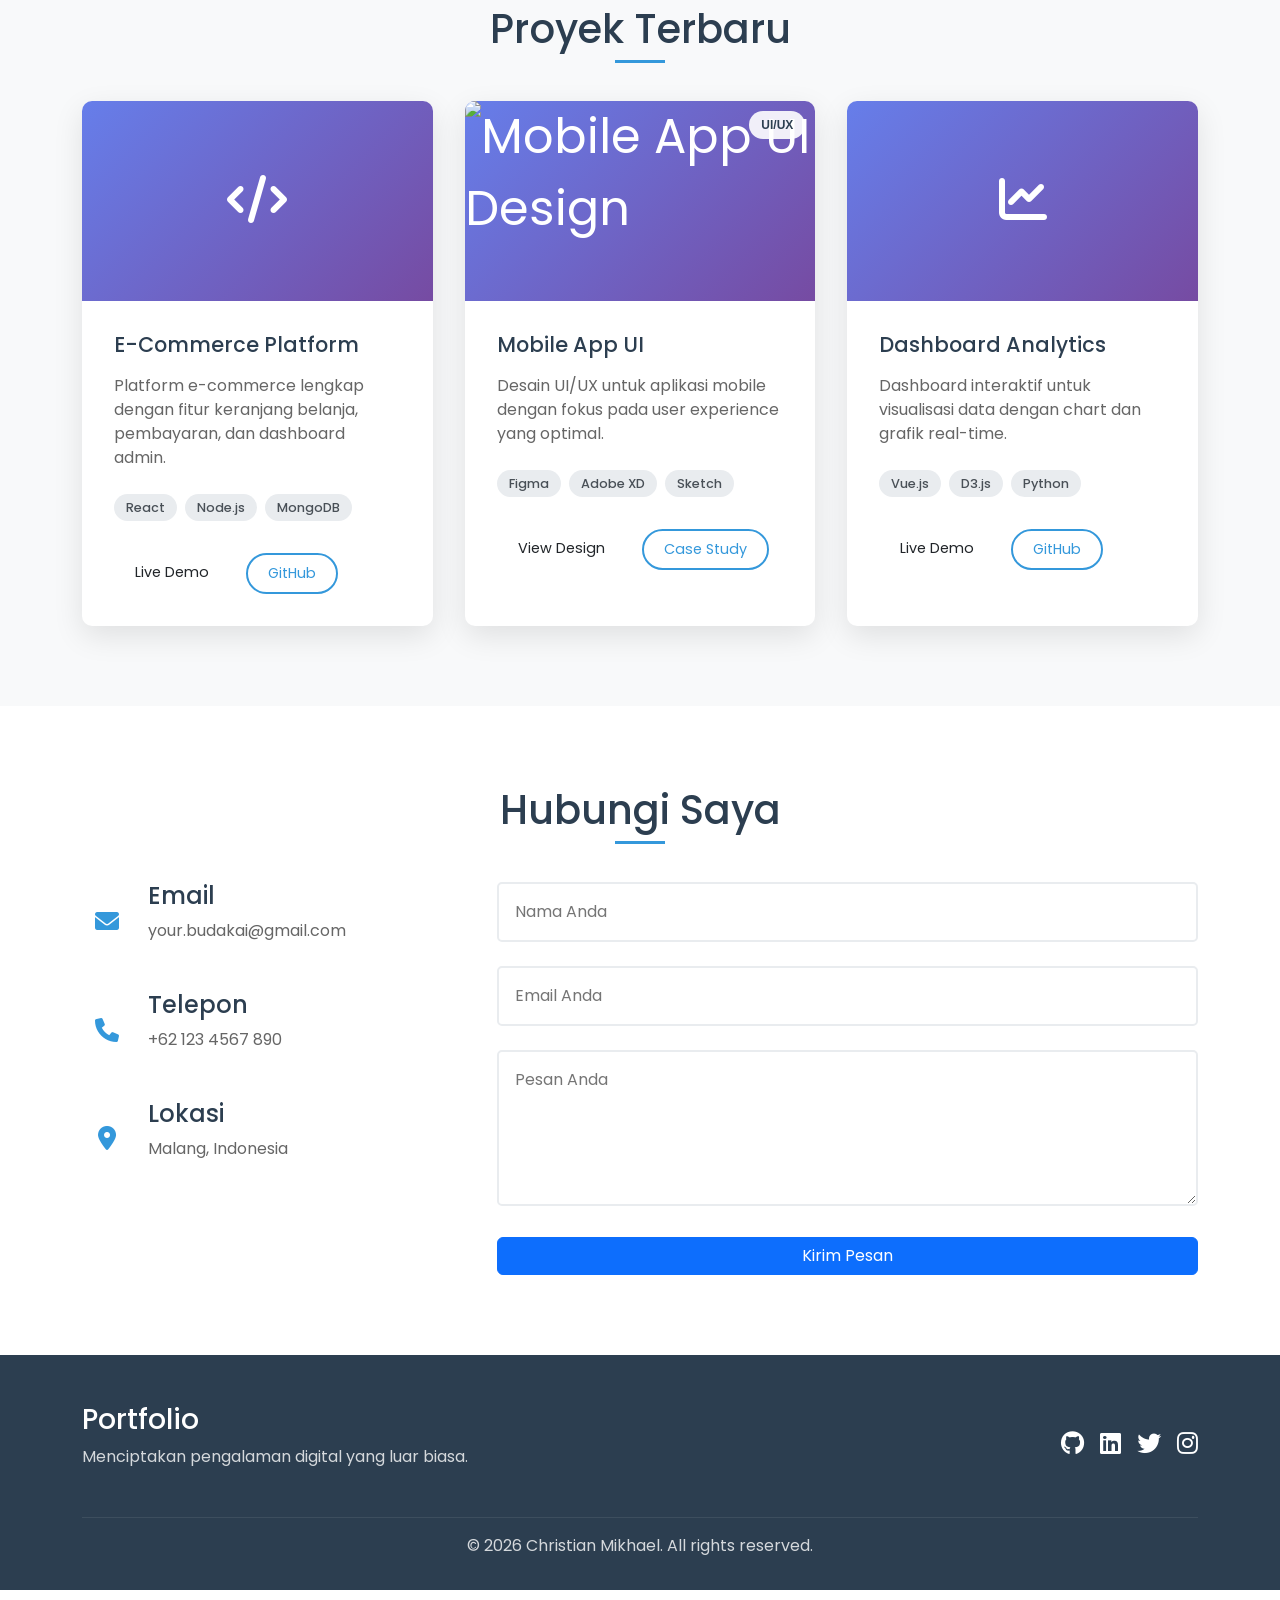
==== commit 36dfc4cc: "tambahkan" ====
--- a/index.html
+++ b/index.html
@@ -55,7 +55,7 @@
                 <div class="col-lg-6 text-center">
                     <div class="hero-image">
                         <div class="bg-white bg-opacity-10 rounded-circle d-flex align-items-center justify-content-center mx-auto" style="width: 300px; height: 300px;">
-                            <i class="fas fa-user-circle fa-8x text-white"></i>
+                            <img src="OIP.jpg" alt="Foto Profil Christian Mikhael" class="img-fluid rounded-circle" style="width: 300px; height: 300px; object-fit: cover;"></img>
                         </div>
                     </div>
                 </div>
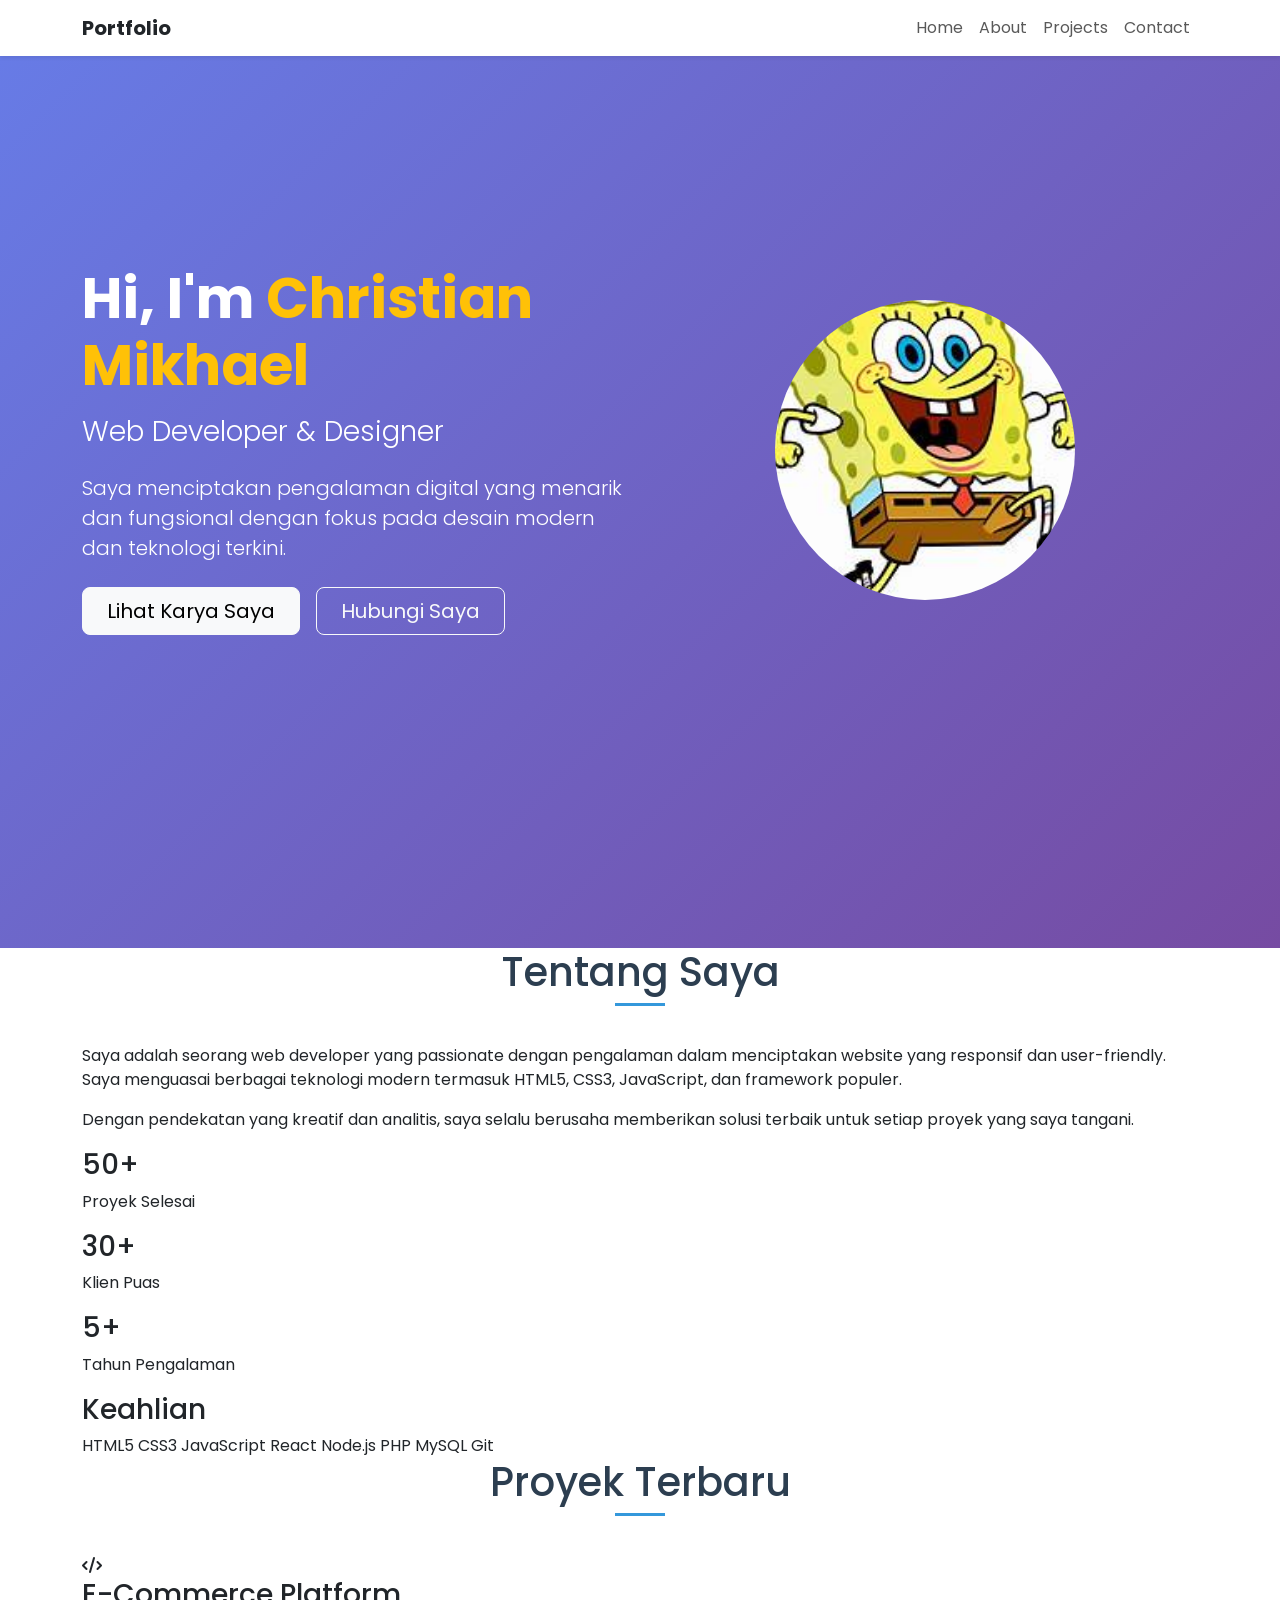
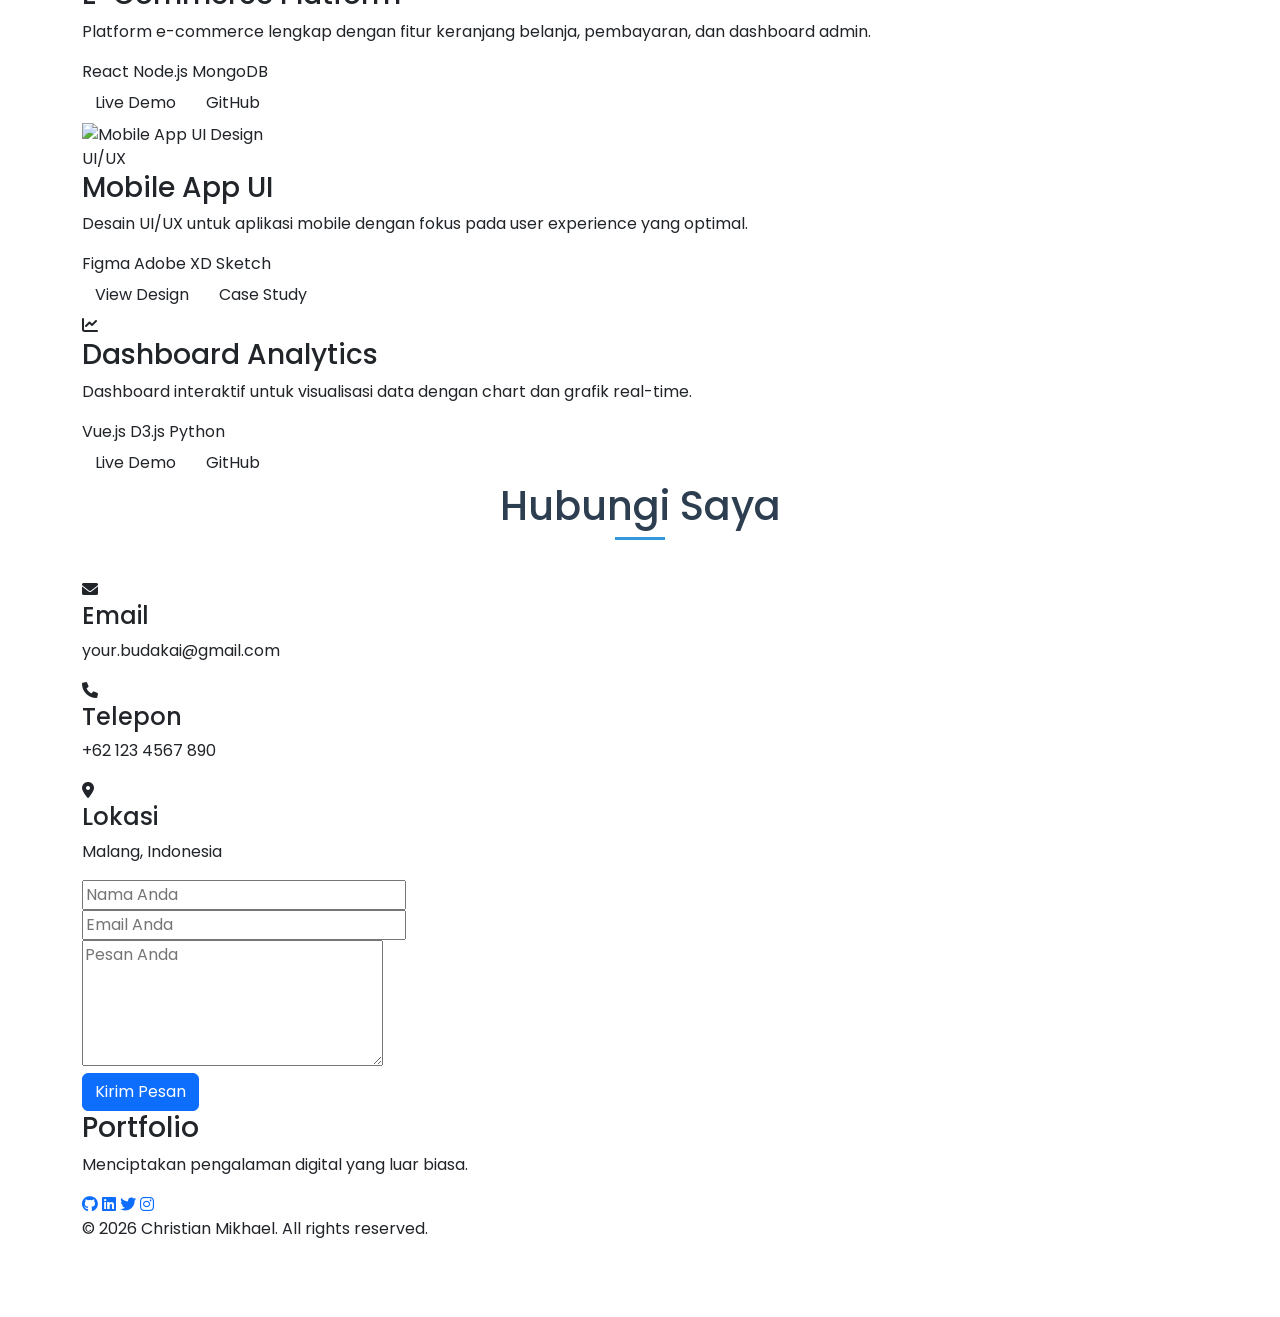
==== commit bec5785d: "tambahkan Co-authored-by: Copilot <copilot@github.com>" ====
--- a/index.html
+++ b/index.html
@@ -6,9 +6,34 @@
     <title>Portofolio Modern - Christian Mikhael Amar Ngude</title>
     <!-- Bootstrap CSS -->
     <link href="https://cdn.jsdelivr.net/npm/bootstrap@5.3.0/dist/css/bootstrap.min.css" rel="stylesheet">
-    <link rel="stylesheet" href="nyoba.css">
     <link href="https://fonts.googleapis.com/css2?family=Poppins:wght@300;400;500;600;700&display=swap" rel="stylesheet">
     <link rel="stylesheet" href="https://cdnjs.cloudflare.com/ajax/libs/font-awesome/6.0.0/css/all.min.css">
+    <style>
+        body { font-family: 'Poppins', sans-serif; }
+        .hero {
+            background: linear-gradient(135deg, #667eea 0%, #764ba2 100%) !important;
+            min-height: 100vh;
+            margin-top: -76px;
+            padding-top: 76px !important;
+        }
+        .section-title {
+            font-size: 2.5rem;
+            text-align: center;
+            margin-bottom: 3rem;
+            color: #2c3e50;
+            position: relative;
+        }
+        .section-title::after {
+            content: '';
+            position: absolute;
+            bottom: -10px;
+            left: 50%;
+            transform: translateX(-50%);
+            width: 50px;
+            height: 3px;
+            background: #3498db;
+        }
+    </style>
 </head>
 <body>
     <header>
